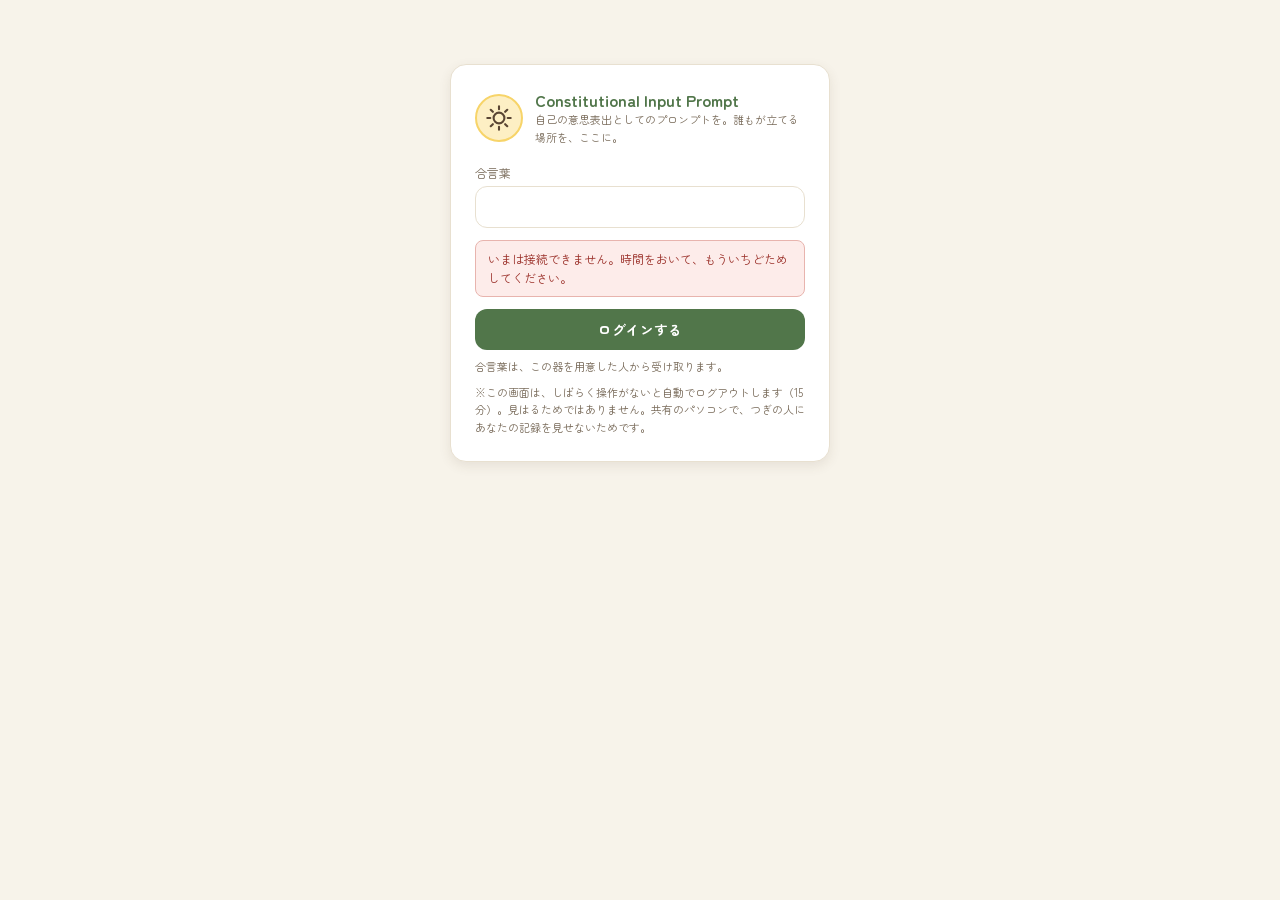
==== app_src/vault_app/static/index.html @ fc615319 "app: the tool itself, and the entry point judges will use Seventy-seven files move in from the priva" ====
<!doctype html>
<html lang="ja">
<head>
<meta charset="utf-8">
<meta name="viewport" content="width=device-width, initial-scale=1">
<meta name="referrer" content="no-referrer">
<title>Constitutional Input Prompt</title>
<link rel="icon" href="data:,">
<link rel="stylesheet" href="brand.css">
<link rel="stylesheet" href="app.css">
<script src="app.js" defer></script>
</head>
<body data-state="boot">
<a class="skip" href="#main" data-w="W-31"></a>
<div class="note band" id="demo-band" data-w="DEMO" hidden></div>

<!-- 入口（本人の字は入れない。字は app.js の表から） -->
<section class="gate-wrap" id="gate" hidden>
  <div class="gate">
    <div class="gate-head">
      <span class="gate-dot" aria-hidden="true"><svg viewBox="0 0 20 20" width="20" height="20" fill="none" stroke="currentColor" stroke-width="1.4" stroke-linecap="round" stroke-linejoin="round" aria-hidden="true"><circle cx="10" cy="10" r="3.6" fill="#FDEFC4"/><path d="M10 2.2v2M10 15.8v2M2.2 10h2M15.8 10h2M4.5 4.5l1.4 1.4M14.1 14.1l1.4 1.4M15.5 4.5l-1.4 1.4M5.9 14.1l-1.4 1.4"/></svg></span>
      <div>
        <div class="gate-name" data-w="W-01"></div>
        <div class="gate-tag" data-w="W-02"></div>
      </div>
    </div>
    <p class="gate-timeout" id="gate-timeout" data-w="W-03" hidden></p>
    <form id="gate-form" autocomplete="on">
      <label for="gate-pw" data-w="W-05"></label>
      <input id="gate-pw" name="password" type="password" autocomplete="current-password">
      <div class="gate-err" id="gate-err" role="alert" hidden></div>
      <button type="submit" class="btn btn-mint wide" id="gate-go" data-w="W-06"></button>
    </form>
    <p class="tiny" data-w="W-07"></p>
    <p class="tiny" data-w="W-08"></p>
  </div>
</section>

<section class="unconf" id="unconf" data-w="UNCONF" hidden></section>

<!-- 骨（入口を通るまで見せない） -->
<div class="shell" id="shell" hidden>

  <aside class="left" id="left">
    <div class="left-head">
      <button type="button" class="dot-btn" id="btn-reload" data-w-title="W-23" data-w-label="W-23"></button>
      <button type="button" class="sidebtn chat-back" id="btn-chatback" data-w-title="W-24" data-w-label="W-24">◨</button>
      <div class="left-name">
        <div class="left-name-main" data-w="W-01"></div>
        <div class="left-name-sub" data-w="W-02"></div>
      </div>
      <button type="button" class="sidebtn" id="btn-leftmin" data-w-title="W-26" data-w-label="W-26">◧</button>
    </div>
    <nav class="nav" id="nav">
      <button type="button" class="nav-btn" data-view="home"><span class="ico" aria-hidden="true"></span><span class="lbl" data-w="N-home"></span></button>
      <div class="nav-h" data-w="W-32a"></div>
      <button type="button" class="nav-btn" data-view="renshu"><span class="ico" aria-hidden="true"></span><span class="lbl" data-w="N-renshu"></span></button>
      <div class="nav-h" data-w="W-32b"></div>
      <button type="button" class="nav-btn" data-view="hikidashi"><span class="ico" aria-hidden="true"></span><span class="lbl" data-w="N-hikidashi"></span></button>
      <button type="button" class="nav-btn" data-view="kiroku"><span class="ico" aria-hidden="true"></span><span class="lbl" data-w="N-kiroku"></span></button>
      <div class="nav-h" data-w="W-32c"></div>
      <button type="button" class="nav-btn" data-view="seiri"><span class="ico" aria-hidden="true"></span><span class="lbl" data-w="N-seiri"></span></button>
      <button type="button" class="nav-btn" data-view="watasu"><span class="ico" aria-hidden="true"></span><span class="lbl" data-w="N-watasu"></span></button>
    </nav>
    <div class="left-foot">
      <span class="chip" data-w="W-27a"></span>
      <button type="button" class="linkbtn" id="btn-logout-left" data-w="W-28a"></button>
      <button type="button" class="linkbtn" id="btn-promise-left" data-w="PROMISE-LINK"></button>
      <div class="ver" data-w="W-29"></div>
    </div>
  </aside>

  <div class="center" id="center">
    <header class="hdr">
      <div class="crumb" id="crumb"></div>
      <button type="button" class="pill" id="btn-logout" data-w="W-28a"></button>
    </header>
    <main class="main" id="main" tabindex="-1"></main>
  </div>

  <aside class="rail" id="rail">
    <div class="rail-grip" id="rail-grip" data-w-title="W-132"></div>
    <div class="rail-chatonly" id="rail-chatonly">
      <span data-w="W-131a"></span>
      <button type="button" class="linkbtn" id="btn-showmain" data-w="W-131b"></button>
    </div>
    <div class="rail-head">
      <div class="rail-head-text">
        <div class="rail-title" data-w="W-120"></div>
        <div class="rail-desc" data-w="W-121"></div>
        <select id="rail-sel" class="rail-sel" data-w-label="W-122">
          <option value="renshu" data-w="W-123a"></option>
          <option value="seiri" data-w="W-123b"></option>
          <option value="kako" data-w="W-123c"></option>
        </select>
      </div>
      <button type="button" class="sidebtn" id="btn-railmin" data-w-title="W-124" data-w-label="W-124">◨</button>
    </div>
    <div class="rail-body" id="rail-body"></div>
  </aside>

</div>

<div id="modal-root"></div>
</body>
</html>
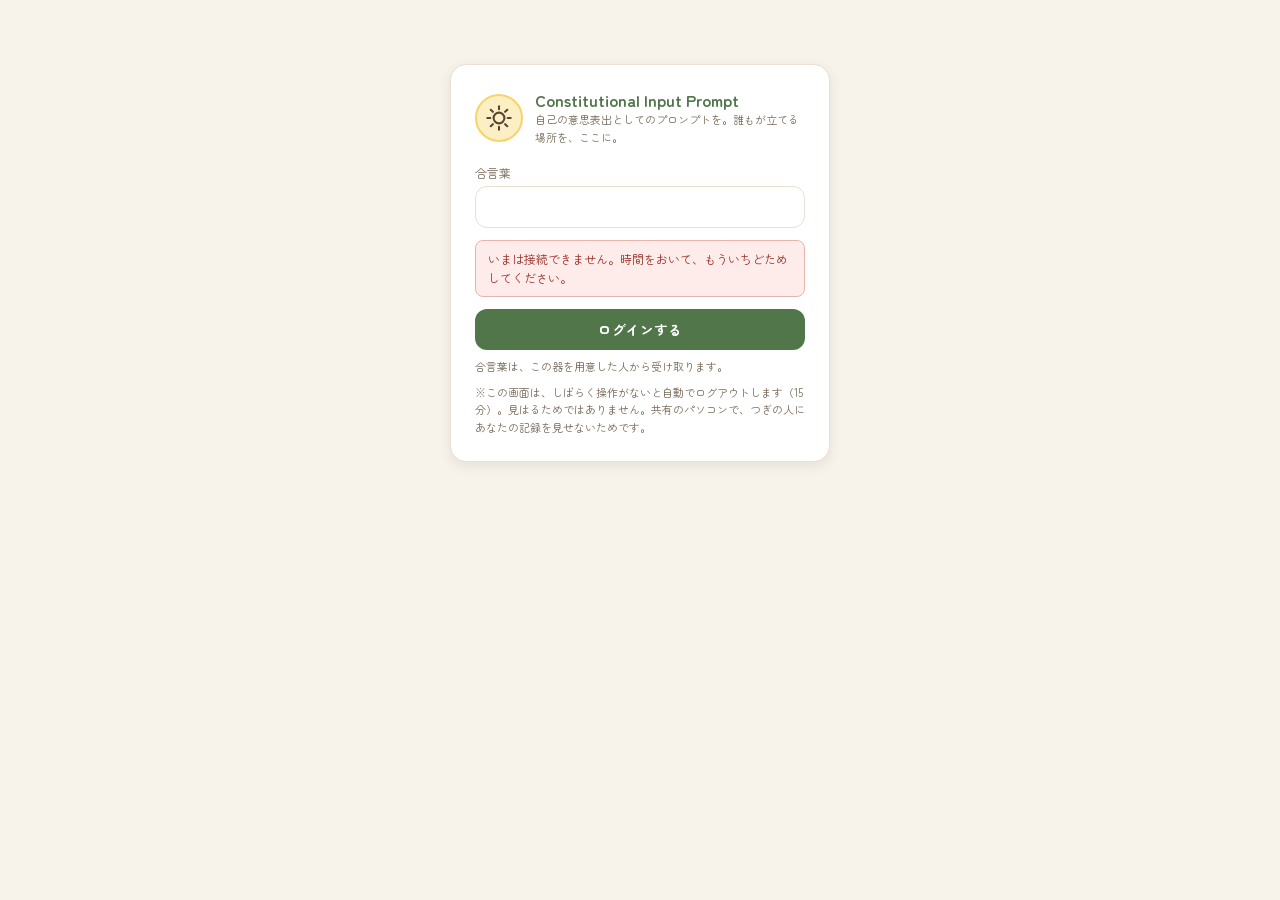
==== commit 0176c392: "第12・13弾を移送＋画面の絵の出所の行を測り直した 第12弾＝ホームの「きょうの気分」の絵の釦を釦ごと削除（mood.css は 読み込まないだけでファイルは残置）。第13弾＝表の W-40 を削除" ====
--- a/app_src/vault_app/static/index.html
+++ b/app_src/vault_app/static/index.html
@@ -2,12 +2,14 @@
 <html lang="ja">
 <head>
 <meta charset="utf-8">
-<meta name="viewport" content="width=device-width, initial-scale=1">
+<meta name="viewport" content="width=device-width, initial-scale=1, viewport-fit=cover">
 <meta name="referrer" content="no-referrer">
 <title>Constitutional Input Prompt</title>
 <link rel="icon" href="data:,">
 <link rel="stylesheet" href="brand.css">
+<link rel="stylesheet" href="boards.css">
 <link rel="stylesheet" href="app.css">
+<link rel="stylesheet" href="mobile.css">
 <script src="app.js" defer></script>
 </head>
 <body data-state="boot">
@@ -83,14 +85,18 @@
     <div class="rail-chatonly" id="rail-chatonly">
       <span data-w="W-131a"></span>
       <button type="button" class="linkbtn" id="btn-showmain" data-w="W-131b"></button>
+      <button type="button" class="linkbtn" id="btn-railnote" data-w="W-131c" aria-expanded="false" aria-controls="rail-note"></button>
     </div>
     <div class="rail-head">
       <div class="rail-head-text">
-        <div class="rail-title" data-w="W-120"></div>
-        <div class="rail-desc" data-w="W-121"></div>
+        <div class="rail-note" id="rail-note">
+          <div class="rail-title" data-w="W-120"></div>
+          <div class="rail-desc" data-w="W-121"></div>
+          <div class="rail-vis" id="rail-vis"></div>
+        </div>
         <select id="rail-sel" class="rail-sel" data-w-label="W-122">
+          <option value="mirai" data-w="W-123b"></option>
           <option value="renshu" data-w="W-123a"></option>
-          <option value="seiri" data-w="W-123b"></option>
           <option value="kako" data-w="W-123c"></option>
         </select>
       </div>
--- a/app_src/vault_app/static/boards.css
+++ b/app_src/vault_app/static/boards.css
@@ -0,0 +1,23 @@
+:root {
+  --img-board-02-empty-tile: url("[data-uri]